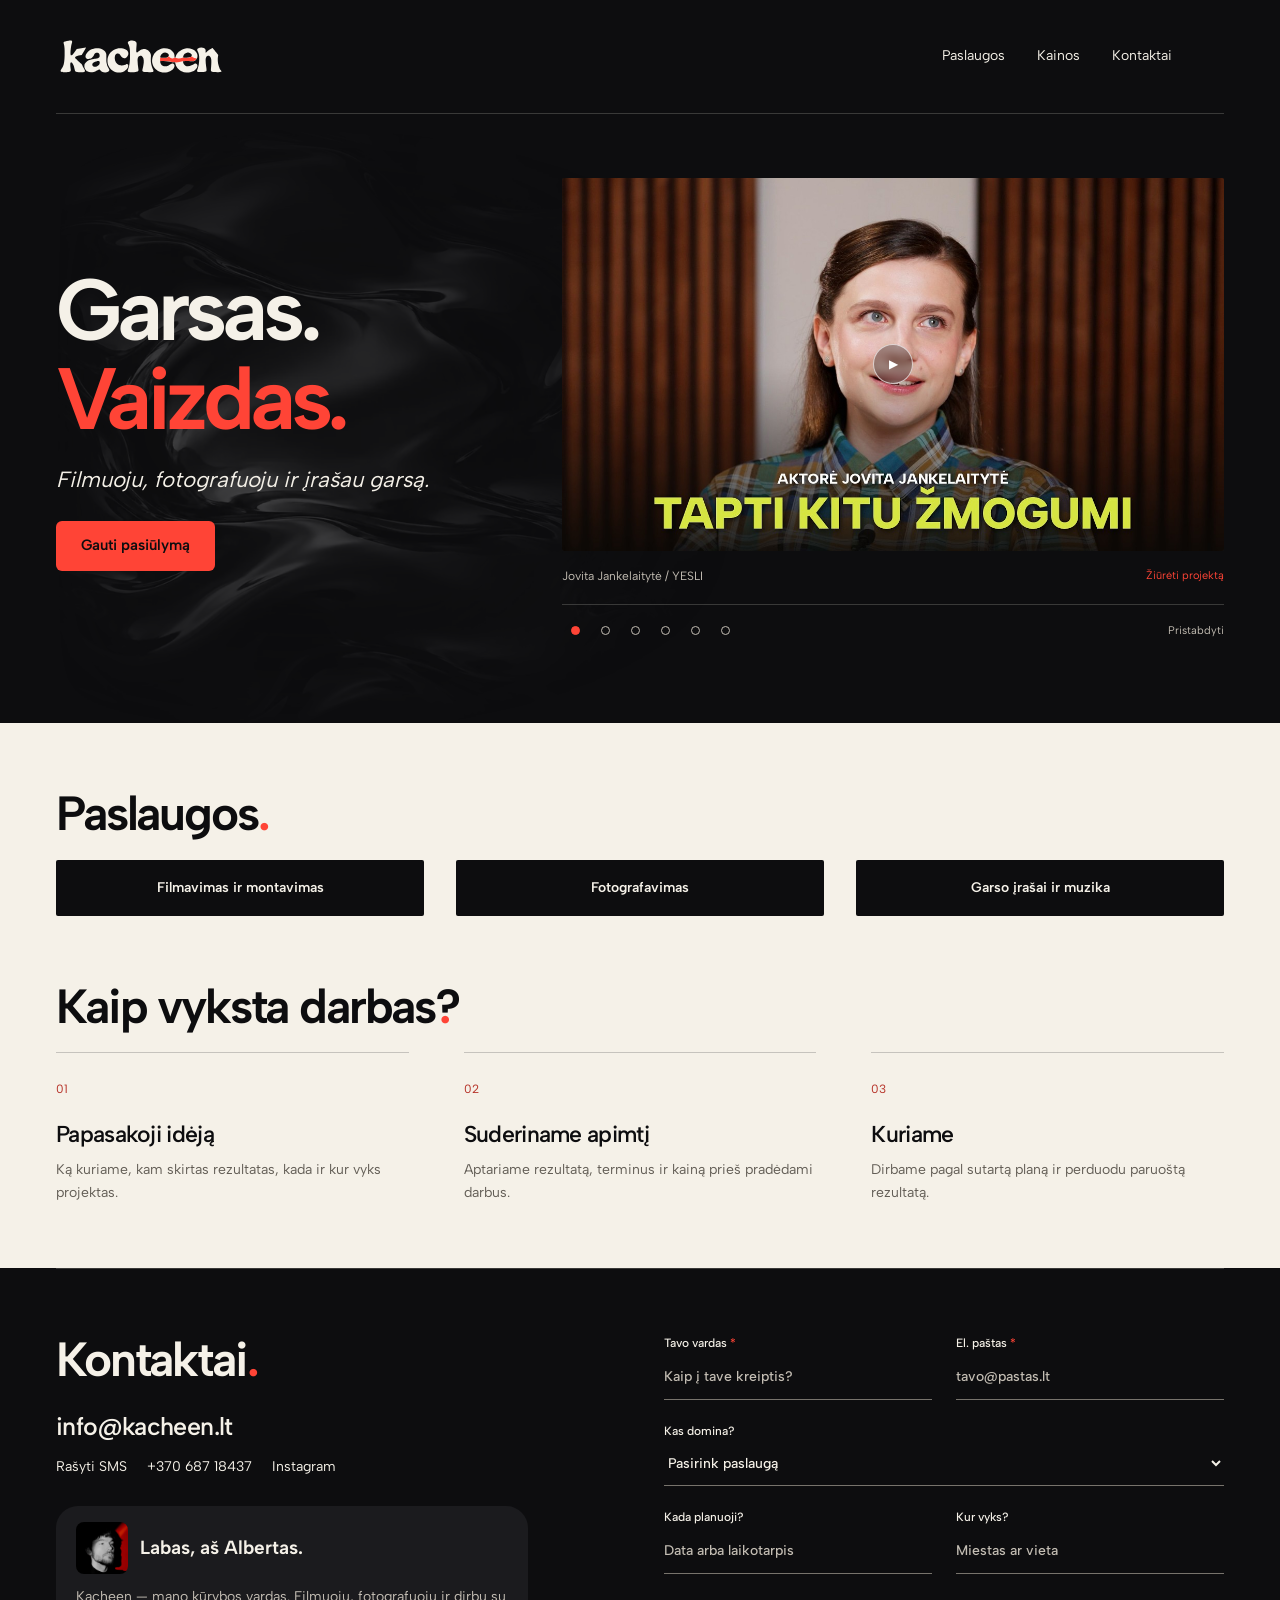
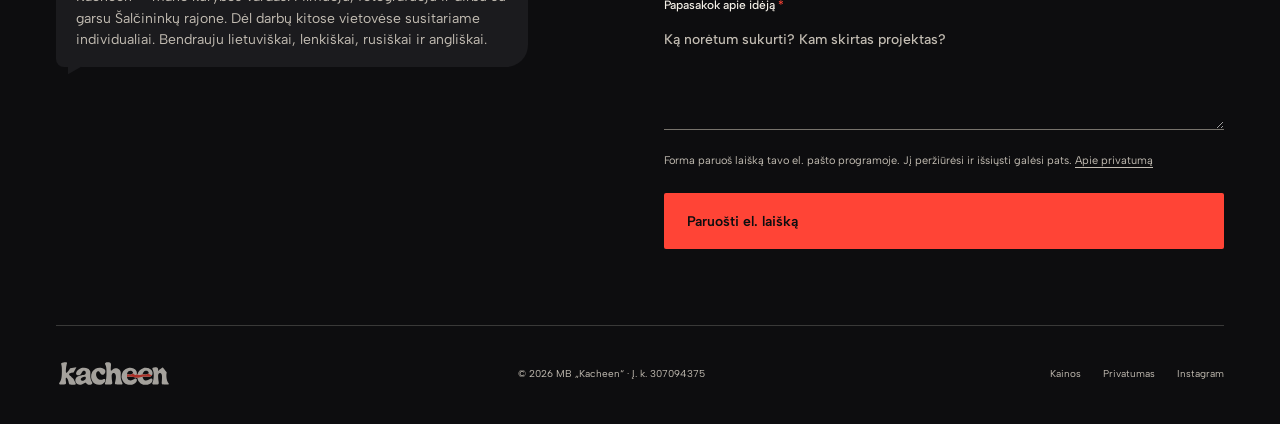
==== index.html @ 0525e3b5 "Use the ee favicon on all Kacheen pages" ====
<!doctype html>
<html lang="lt">
<head>
  <meta charset="utf-8">
  <meta name="viewport" content="width=device-width, initial-scale=1">
  <meta name="theme-color" content="#0d0d0f">
  <title>Kacheen | Studija</title>
  <meta name="description" content="Kacheen – Alberto Žolnerovič studija Šalčininkuose. Filmavimas ir montavimas, fotografavimas, garso įrašai ir muzika. Darbų pavyzdžiai ir kontaktai.">
  <meta property="og:title" content="Kacheen | Studija">
  <meta property="og:description" content="Filmavimas ir montavimas, fotografavimas, garso įrašai ir muzika Šalčininkuose. Darbų pavyzdžiai ir kontaktai.">
  <meta property="og:type" content="website">
  <meta property="og:locale" content="lt_LT">
  <meta property="og:image" content="https://kacheen.lt/assets/social-cover.png">
  <link rel="icon" href="assets/favicon.svg?v=ee" type="image/svg+xml">
  <link rel="preload" href="assets/albert-sans.ttf" as="font" type="font/ttf" crossorigin>
  <link rel="stylesheet" href="styles.css?v=pasiulymo-mygtukas">
  <script src="site.js?v=pasiulymo-forma" defer></script>
  <script src="featured.js?v=project-credits" defer></script>
  <link rel="stylesheet" href="preview-home.css?v=pasiulymo-mygtukas">
  <link rel="canonical" href="https://kacheen.lt/">
  <meta property="og:url" content="https://kacheen.lt/">
  <script type="application/ld+json">{
  "@context": "https://schema.org",
  "@graph": [
    {
      "@type": "Organization",
      "@id": "https://kacheen.lt/#kacheen",
      "name": "Kacheen",
      "legalName": "MB „Kacheen“",
      "url": "https://kacheen.lt/",
      "logo": "https://kacheen.lt/assets/logo.svg",
      "email": "info@kacheen.lt",
      "telephone": "+37068718437",
      "identifier": {
        "@type": "PropertyValue",
        "propertyID": "Įmonės kodas",
        "value": "307094375"
      },
      "founder": {
        "@type": "Person",
        "name": "Albertas Žolnerovič"
      },
      "sameAs": [
        "https://www.instagram.com/kacheen.lt/"
      ]
    },
    {
      "@type": "WebPage",
      "@id": "https://kacheen.lt/#page",
      "url": "https://kacheen.lt/",
      "name": "Kacheen | Studija",
      "inLanguage": "lt",
      "publisher": {
        "@id": "https://kacheen.lt/#kacheen"
      }
    }
  ]
}</script>
</head>
<body>
  <a class="skip-link" href="#turinys">Pereiti prie turinio</a>
  <header class="site-header wrap">
    <a class="brand" href="./" aria-label="Kacheen — pradžia"><img src="assets/logo.svg?v=20261110-brand" alt="Kacheen" width="1783" height="440"></a>
    <nav aria-label="Pagrindinė navigacija">
      <a href="#paslaugos">Paslaugos</a><a href="kainos.html">Kainos</a><a href="#uzklausa">Kontaktai</a>
    </nav>
  </header>

  <main id="turinys">
    <section class="preview-hero wrap" id="darbai" aria-labelledby="hero-title">
      <div class="preview-hero-copy">
        <h1 id="hero-title">Garsas. <span class="red-text">Vaizdas.</span></h1>
        <p>Filmuoju, fotografuoju ir įrašau garsą.</p>
        <a class="button button-red button-offer" href="#enquiry-form" data-highlight-enquiry>Gauti pasiūlymą</a>
      </div>
      <div class="featured-carousel" id="atrinkti-darbai" role="region" aria-roledescription="karuselė" aria-label="Atrinkti darbai">
        <a class="hero-film" href="https://www.youtube.com/watch?v=kCEm475it4I" data-video="kCEm475it4I" data-title="Aktorė Jovita Jankelaitytė — YESLI" aria-label="Žiūrėti interviu su Jovita Jankelaityte">
          <div class="featured-frame">
            <img src="assets/jovita.jpg" alt="Interviu su Jovita Jankelaityte" width="1280" height="720" fetchpriority="high" referrerpolicy="no-referrer">
            <span class="project-play" aria-hidden="true">▶</span>
          </div>
          <div class="film-caption"><span class="preview-slide-title">Jovita Jankelaitytė / YESLI</span><span class="preview-slide-action">Žiūrėti projektą</span></div>
        </a>
        <div class="featured-controls" hidden>
          <div class="featured-dots" role="group" aria-label="Pasirinkti darbą"></div>
          <button class="featured-toggle" type="button">Pristabdyti</button>
        </div>
      </div>
    </section>

    <section class="preview-services section-light" id="paslaugos" aria-labelledby="services-title">
      <div class="wrap">
        <h2 id="services-title">Paslaugos<span class="red-text" aria-hidden="true">.</span></h2>
        <ul>
          <li><a class="button button-dark" href="filmavimas.html">Filmavimas ir montavimas</a></li>
          <li><a class="button button-dark" href="fotografija.html">Fotografavimas</a></li>
          <li><a class="button button-dark" href="irasu-studija.html">Garso įrašai ir muzika</a></li>
        </ul>
      </div>
    </section>

    <section class="preview-process section-light" id="darbo-eiga" aria-labelledby="process-title">
      <div class="wrap">
        <h2 id="process-title">Kaip vyksta <span class="process-question">darbas<span>?</span></span></h2>
        <div class="process-grid">
          <div>
            <span>01</span>
            <h3>Papasakoji idėją</h3>
            <p>Ką kuriame, kam skirtas rezultatas, kada ir kur vyks projektas.</p>
          </div>
          <div>
            <span>02</span>
            <h3>Suderiname apimtį</h3>
            <p>Aptariame rezultatą, terminus ir kainą prieš pradėdami darbus.</p>
          </div>
          <div>
            <span>03</span>
            <h3>Kuriame</h3>
            <p>Dirbame pagal sutartą planą ir perduodu paruoštą rezultatą.</p>
          </div>
        </div>
      </div>
    </section>

    <section class="site-contact wrap" id="uzklausa" aria-labelledby="contact-title">
      <div>
        <h2 id="contact-title">Kontaktai<span class="red-text" aria-hidden="true">.</span></h2>
        <a class="contact-email" href="mailto:info@kacheen.lt">info@kacheen.lt</a>
        <div class="site-contact-links">
          <a class="text-link" href="sms:+37068718437">Rašyti SMS</a>
          <a class="text-link" href="tel:+37068718437">+370 687 18437</a>
          <a class="text-link" href="https://www.instagram.com/kacheen.lt/" target="_blank" rel="noopener noreferrer">Instagram</a>
        </div>
        <div class="site-contact-bio" id="apie">
          <div class="site-contact-bio-heading">
            <img src="assets/albertas-portrait.jpg" alt="Albertas Žolnerovič" width="576" height="576" loading="lazy">
            <h3>Labas, aš Albertas.</h3>
          </div>
          <p>Kacheen — mano kūrybos vardas. Filmuoju, fotografuoju ir dirbu su garsu Šalčininkų rajone. Dėl darbų kitose vietovėse susitariame individualiai. Bendrauju lietuviškai, lenkiškai, rusiškai ir angliškai.</p>
        </div>
      </div>
      <form class="enquiry-form" id="enquiry-form" aria-label="Užklausos forma">
        <div class="form-pair"><label>Tavo vardas <span aria-hidden="true">*</span><input name="name" autocomplete="name" required maxlength="100" placeholder="Kaip į tave kreiptis?"></label><label>El. paštas <span aria-hidden="true">*</span><input name="email" type="email" autocomplete="email" required maxlength="180" placeholder="tavo@pastas.lt"></label></div>
        <label>Kas domina? <select name="service"><option value="Dar nežinau — aptarkime">Pasirink paslaugą</option><option>Filmavimas ir montavimas</option><option>Fotografavimas</option><option>Garso įrašai ir muzika</option><option>Kitas kūrybinis projektas</option></select></label>
        <div class="form-pair"><label>Kada planuoji? <input name="date" maxlength="120" placeholder="Data arba laikotarpis"></label><label>Kur vyks? <input name="location" maxlength="150" placeholder="Miestas ar vieta"></label></div>
        <label>Papasakok apie idėją <span aria-hidden="true">*</span><textarea name="message" rows="4" required minlength="10" maxlength="4000" placeholder="Ką norėtum sukurti? Kam skirtas projektas?"></textarea></label>
        <p class="form-note">Forma paruoš laišką tavo el. pašto programoje. Jį peržiūrėsi ir išsiųsti galėsi pats. <a href="privatumas.html">Apie privatumą</a></p>
        <button class="button button-red" type="submit">Paruošti el. laišką</button>
        <p id="form-status" class="form-status" role="status"></p>
        <noscript><p>Jei forma neveikia, rašyk tiesiogiai: <a href="mailto:info@kacheen.lt">info@kacheen.lt</a>.</p></noscript>
      </form>
    </section>

  </main>

  <footer class="site-footer wrap"><a class="brand footer-brand" href="./" aria-label="Kacheen — pradžia"><img src="assets/logo.svg?v=20261110-brand" alt="Kacheen" width="1783" height="440" loading="lazy"></a><p>© <span data-year>2026</span> MB „Kacheen“ · Į. k. 307094375</p><div><a href="kainos.html">Kainos</a><a href="privatumas.html">Privatumas</a><a href="https://www.instagram.com/kacheen.lt/" target="_blank" rel="noopener noreferrer">Instagram</a></div></footer>

  <dialog class="media-dialog" aria-labelledby="media-title"><div class="dialog-top"><h2 id="media-title">Projektas</h2><button class="dialog-close" type="button" aria-label="Uždaryti grotuvą">✕</button></div><div id="media-container"></div><p class="dialog-note">Įkeltas išorinis grotuvas. <a id="media-original" href="https://www.youtube.com/" target="_blank" rel="noopener noreferrer">Atidaryti originalą</a></p></dialog>
</body>
</html>
---- styles.css ----
@font-face{font-family:Albert Sans;src:url('assets/albert-sans.ttf') format('truetype');font-style:normal;font-weight:100 900;font-display:swap}
:root{--ink:#0d0d0f;--paper:#f5f1e8;--red:#ff4436;--red-hover:#ff6a5f;--red-on-light:#b52f25;--surface:#1b1b1e;--surface-hover:#29292d;--muted:#c3bdb3;--muted-on-light:#625d55;--border:#77736c;--line:rgba(245,241,232,.19);--dark-line:rgba(13,13,15,.2);--font:'Albert Sans',Arial,sans-serif;--max:1344px}
*{box-sizing:border-box}html{scroll-behavior:smooth;scroll-padding-top:32px}body{margin:0;background:var(--ink);color:var(--paper);font-family:var(--font);font-size:16px;line-height:1.6;-webkit-font-smoothing:antialiased}body:has(dialog[open]){overflow:hidden}a{color:inherit;text-decoration:none}button,input,textarea,select{font:inherit}button,a,input,select,textarea{-webkit-tap-highlight-color:transparent}button{cursor:pointer}img{display:block;max-width:100%;height:auto}button:disabled{cursor:default}p,h1,h2,h3{margin:0}h1,h2,h3{font-weight:650;line-height:1.05}::selection{background:var(--red);color:var(--ink)}:focus-visible{outline:3px solid var(--red);outline-offset:6px}.section-light :focus-visible{outline-color:var(--red-on-light)}.wrap{width:calc(100% - 112px);max-width:var(--max);margin-inline:auto}[hidden]{display:none!important}.skip-link{position:fixed;top:12px;left:12px;z-index:100;background:var(--paper);color:var(--ink);padding:12px 20px;transform:translateY(-180%)}.skip-link:focus{transform:none}.eyebrow{font-size:11px;font-weight:650;letter-spacing:.13em;line-height:1.6}.section-number{margin-bottom:24px;color:var(--red)}.red-text{color:var(--red)}.muted{opacity:.5}.text-link{display:inline-flex;gap:18px;align-items:center;font-size:14px;line-height:1.6}.text-link span{font-size:21px}.text-link:hover{color:var(--red)}.section-light .text-link:hover{color:var(--red-on-light)}.button{display:inline-flex;justify-content:space-between;align-items:center;gap:28px;padding:17px 22px;min-height:56px;border:1px solid transparent;border-radius:2px;font-weight:600;font-size:14px;line-height:1.4;transition:background .2s,color .2s,transform .2s}.button span{font-size:22px;line-height:1}.button:hover{transform:translateY(-2px)}.button-red{background:var(--red);color:var(--ink)}.button-red:hover{background:var(--red-hover)}.button-dark{background:var(--ink);color:var(--paper)}.button-dark:hover{background:var(--surface-hover)}.button-outline{border-color:var(--line);color:var(--paper)}.section-light .button-outline{border-color:var(--dark-line);color:var(--ink)}.button-outline:hover{background:var(--ink);color:var(--paper)}
/* Navigation */
.site-header{display:flex;align-items:center;justify-content:space-between;gap:32px;min-height:114px;border-bottom:1px solid var(--line)}.brand{display:block;flex:0 0 auto;width:170px}.brand img{width:100%;height:auto}.site-header nav{display:flex;gap:32px;margin-left:auto;margin-right:52px}.site-header nav a{font-size:14px;color:var(--paper);transition:color .2s}.site-header nav a:hover,.site-header nav a[aria-current]{color:var(--red)}.header-cta{border:1px solid var(--line);border-radius:2px;font-size:13px;font-weight:600;display:flex;align-items:center;justify-content:space-between;gap:24px;padding:11px 17px}.header-cta span{font-size:21px}.header-cta:hover{border-color:var(--red);background:rgba(255,68,54,.08)}
/* Opening */
.hero{display:grid;grid-template-columns:1.06fr 1fr;column-gap:6%;padding-top:66px}.hero-copy{padding-top:8px}.hero .eyebrow{display:flex;align-items:center;gap:11px;color:var(--muted);font-size:10px;letter-spacing:.11em}.status-dot,.record-dot{display:inline-block;flex:none;width:7px;height:7px;background:var(--red);border-radius:50%}.hero h1{font-size:clamp(62px,6.65vw,100px);letter-spacing:-.065em;line-height:.98;font-weight:750;margin-top:32px;margin-bottom:28px}.hero h1>span{color:var(--red)}.hero-intro{font-size:17px;max-width:370px;color:var(--muted);line-height:1.65}.hero-actions{display:flex;align-items:center;flex-wrap:wrap;gap:24px;margin-top:32px}.hero-actions .text-link{font-size:12px;gap:10px}.hero-actions .text-link span{font-size:18px}.hero-visual{padding-top:0;align-self:center}.visual-topline{display:flex;justify-content:space-between;font-size:9px;font-weight:600;letter-spacing:.13em;color:var(--muted);margin-bottom:12px}.hero-film{position:relative;display:block;aspect-ratio:1.34;overflow:hidden;background:var(--surface);border-radius:2px}.hero-film>img{position:absolute;max-width:none;width:100%;height:147%;object-fit:cover;object-position:center top;top:-3%;transition:transform .7s}.hero-film:after{content:"";position:absolute;inset:0;background:linear-gradient(180deg,rgba(13,13,15,.15) 35%,rgba(13,13,15,.92) 100%);pointer-events:none}.hero-film:hover>img{transform:scale(1.035)}.film-label{position:absolute;top:22px;left:24px;z-index:1;display:flex;gap:9px;align-items:center;font-size:9px;letter-spacing:.14em}.film-label .record-dot{width:5px;height:5px}.hero-play{position:absolute;right:23px;top:20px;z-index:1;width:38px;height:38px;background:rgba(13,13,15,.35);backdrop-filter:blur(5px);border:1px solid rgba(255,255,255,.4);border-radius:50%;display:grid;place-items:center;font-size:23px}.film-caption{position:absolute;bottom:26px;left:26px;right:24px;z-index:1;display:flex;flex-direction:column;gap:7px}.film-caption>span:first-child{font-size:12px;color:var(--muted)}.film-caption strong{font-size:clamp(21px,2.35vw,34px);font-weight:550;letter-spacing:-.04em;line-height:1.1}.film-caption>span:last-child{font-size:10px;margin-top:8px;color:var(--red);display:flex;justify-content:space-between}.film-caption>span:last-child span{font-size:20px}.frame-corner{position:absolute;z-index:1;width:16px;height:16px;border-color:rgba(255,255,255,.5);border-style:solid}.corner-one{left:12px;top:12px;border-width:1px 0 0 1px}.corner-two{right:12px;bottom:12px;border-width:0 1px 1px 0}.hero-track{display:flex;align-items:center;gap:18px;background:var(--surface);border:1px solid var(--line);padding:15px 18px;margin:16px 0 0 44px;position:relative;border-radius:2px;transition:background .2s}.hero-track:hover{background:var(--surface-hover)}.hero-track>img{width:66px;height:66px;object-fit:cover;border-radius:1px}.hero-track>div{display:flex;flex-direction:column;gap:0;white-space:nowrap}.hero-track .eyebrow{font-size:8px;color:var(--red);letter-spacing:.14em}.hero-track strong{font-size:22px;letter-spacing:-.02em;font-weight:600;line-height:1.4}.hero-track>div>span:last-child{font-size:10px;color:var(--muted)}.waveform{margin-left:auto;max-width:102px;width:23%;height:40px;stroke:var(--red);stroke-width:2;fill:none}.track-arrow{font-size:24px;margin-left:6px;color:var(--red)}.hero-bottom{grid-column:1/-1;display:flex;align-items:center;justify-content:space-between;margin-top:62px;padding:20px 0 25px;border-top:1px solid var(--line);color:var(--muted);font-size:9px;letter-spacing:.12em;font-weight:500}.hero-bottom a{font-size:10px;letter-spacing:0;display:flex;gap:30px}.hero-bottom a span{font-size:17px}
/* Portfolio */
.section-light{background:var(--paper);color:var(--ink)}.work{padding:98px 0 70px}.section-heading{display:flex;justify-content:space-between;align-items:flex-end;gap:32px;margin-bottom:56px}.section-heading h2{font-size:clamp(36px,4vw,56px);letter-spacing:-.055em;line-height:1.07}.section-light .section-number{color:var(--red-on-light)}.section-description{max-width:365px;color:var(--muted);font-size:15px;line-height:1.65;padding-bottom:3px}.section-light .section-description{color:var(--muted-on-light)}.work-toolbar{display:flex;justify-content:space-between;align-items:center;gap:18px;padding-bottom:22px;border-bottom:1px solid var(--dark-line);margin-bottom:34px}.work-toolbar>p{font-size:10px;font-weight:650;letter-spacing:.12em}.filters{display:flex;gap:8px}.filters button{border:0;background:transparent;color:var(--muted-on-light);border-radius:2px;padding:8px 18px;font-size:12px;font-weight:600}.filters button[aria-pressed=true]{background:var(--ink);color:var(--paper)}.filters button:hover{box-shadow:inset 0 0 0 1px var(--dark-line)}.project-grid{display:grid;grid-template-columns:1fr 1fr;gap:46px 30px}.project-image{display:block;position:relative;aspect-ratio:16/9;background:#ded9d0;overflow:hidden;border-radius:2px}.project-image>img{width:100%;height:100%;object-fit:cover;transition:transform .6s}.project-image:after{content:"";position:absolute;inset:0;background:rgba(13,13,15,0);transition:background .3s}.project-image:hover>img{transform:scale(1.025)}.project-image:hover:after{background:rgba(13,13,15,.16)}.project-play{position:absolute;z-index:1;top:17px;right:17px;width:40px;height:40px;border-radius:50%;border:1px solid rgba(255,255,255,.65);background:rgba(13,13,15,.3);backdrop-filter:blur(5px);display:grid;place-items:center;padding-left:2px;font-size:12px;color:#fff}.image-tag{position:absolute;top:17px;left:16px;z-index:1;font-size:8px;letter-spacing:.12em;font-weight:600;background:var(--paper);color:var(--ink);padding:4px 9px;border-radius:1px}.project-meta{display:flex;justify-content:space-between;align-items:center;gap:18px;margin-top:19px;margin-bottom:9px;font-size:9px;letter-spacing:.1em;font-weight:600}.project-meta p span{color:var(--muted-on-light);margin-left:6px}.project-meta>a{font-size:10px;letter-spacing:0;color:var(--muted-on-light)}.project-meta>a:hover{color:var(--red-on-light)}.project h3{font-size:25px;letter-spacing:-.04em;font-weight:650;line-height:1.15}.project-description{font-size:13px;color:var(--muted-on-light);margin-top:8px}.music-project{grid-column:1/-1;display:flex;align-items:center;gap:32px;border-top:1px solid var(--dark-line);border-bottom:1px solid var(--dark-line);padding:30px 0;margin-top:8px}.music-project>img{width:132px;height:132px;object-fit:cover}.music-copy .eyebrow{font-size:9px;color:var(--muted-on-light)}.music-copy h3{font-size:44px;line-height:1.1;letter-spacing:-.05em;margin:8px 0}.music-copy>p:last-child{font-size:14px;color:var(--muted-on-light)}.music-project>.button{margin-left:auto}.portfolio-note{font-size:10px;color:var(--muted-on-light);margin-top:24px}
/* Services */
.section-space{padding-top:104px;padding-bottom:104px}.service-list{border-top:1px solid var(--line)}.service-row{display:flex;align-items:center;gap:36px;padding:33px 0;border-bottom:1px solid var(--line);transition:padding .25s,color .25s}.service-row:hover{padding-left:12px;color:var(--red)}.service-index{font-size:11px;align-self:flex-start;padding-top:9px;color:var(--red)}.service-row h3{font-size:32px;font-weight:550;letter-spacing:-.04em;line-height:1.15}.service-row p{font-size:14px;margin-top:10px;color:var(--muted)}.service-arrow{margin-left:auto;width:48px;height:48px;display:grid;place-items:center;border:1px solid var(--line);border-radius:50%;font-size:27px}.service-bottom{display:flex;align-items:center;justify-content:space-between;gap:24px;margin-top:28px;font-size:13px;color:var(--muted)}.service-bottom .text-link{color:var(--red)}
/* About */
.about{background:var(--surface);padding:84px 0}.about-grid{display:grid;grid-template-columns:1fr 1fr;gap:12%;align-items:center}.about-mark{display:flex;flex-direction:column;align-items:flex-start;border-top:1px solid var(--line);border-bottom:1px solid var(--line);padding:29px 0;min-height:278px;justify-content:space-between}.about-mark>.eyebrow{font-size:9px;color:var(--muted)}.about-mark>img{width:90%;margin:20px 0}.about-location{font-size:9px;letter-spacing:.12em;color:var(--muted)}.about-copy h2{font-size:40px;letter-spacing:-.045em;margin-bottom:24px}.about-copy>p:not(.eyebrow){font-size:15px;line-height:1.75;color:var(--muted);margin-bottom:18px}.about-copy>.text-link{margin-top:5px;color:var(--red)}
/* Enquiries */
.contact{display:grid;grid-template-columns:1fr 1fr;gap:10%}.contact-copy h2{font-size:clamp(38px,4.5vw,64px);letter-spacing:-.055em;line-height:1.07}.contact-copy h2>span{color:var(--red)}.contact-copy>p:not(.eyebrow){max-width:350px;color:var(--muted);margin-top:27px;font-size:15px}.contact-email{display:flex;gap:20px;align-items:center;font-size:clamp(17px,2vw,25px);font-weight:550;letter-spacing:-.025em;margin-top:44px}.contact-email:hover{color:var(--red)}.contact-copy>.text-link{margin-top:16px;color:var(--muted);font-size:12px}.enquiry-form{padding-top:1px}.enquiry-form label{display:block;font-size:12px;font-weight:500;color:var(--paper);margin-bottom:22px;line-height:1.6}.enquiry-form label>span{color:var(--red)}.enquiry-form input,.enquiry-form select,.enquiry-form textarea{display:block;width:100%;border:0;border-bottom:1px solid var(--border);border-radius:0;background:transparent;color:var(--paper);padding:13px 0 12px;font-size:14px;line-height:1.5;box-shadow:none}.enquiry-form select{color-scheme:dark;padding-right:24px}.enquiry-form input::placeholder,.enquiry-form textarea::placeholder{color:var(--muted);opacity:1}.enquiry-form textarea{resize:vertical;min-height:114px;max-height:400px}.enquiry-form input:focus,.enquiry-form textarea:focus,.enquiry-form select:focus{outline:none;border-bottom:2px solid var(--red);padding-bottom:11px}.enquiry-form :user-invalid{border-bottom-color:var(--red)}.form-pair{display:grid;grid-template-columns:1fr 1fr;gap:24px}.form-note{font-size:11px;color:var(--muted);line-height:1.7;margin-top:2px;margin-bottom:23px}.form-note a{text-decoration:underline;text-underline-offset:3px}.enquiry-form>.button{width:100%}.form-status{font-size:12px;color:var(--red);margin-top:12px}.form-status a{text-decoration:underline}.site-footer{display:flex;align-items:center;justify-content:space-between;gap:24px;padding-top:33px;padding-bottom:36px;border-top:1px solid var(--line)}.footer-brand{width:116px;opacity:.65}.site-footer>p{font-size:10px;color:var(--muted)}.site-footer>div{display:flex;gap:22px;font-size:10px;color:var(--muted)}.site-footer a:hover{color:var(--paper)}
/* Media loaded only after an explicit click */
.media-dialog{background:var(--ink);color:var(--paper);border:1px solid var(--border);border-radius:3px;padding:22px;width:min(1000px,calc(100% - 32px));max-height:90vh;overflow:auto;box-shadow:0 30px 100px rgba(0,0,0,.4)}.media-dialog::backdrop{background:rgba(13,13,15,.85);backdrop-filter:blur(5px)}.dialog-top{display:flex;align-items:center;justify-content:space-between;gap:20px;margin-bottom:18px}.dialog-top h2{font-size:17px;line-height:1.4;font-weight:500}.dialog-close{background:transparent;color:var(--paper);border:1px solid var(--line);border-radius:50%;flex-shrink:0;width:40px;height:40px;font-size:19px}.dialog-close:hover{background:var(--red);color:var(--ink)}#media-container{width:100%;background:var(--ink)}#media-container iframe{display:block;width:100%;aspect-ratio:16/9;border:0}#media-container iframe.spotify-frame{aspect-ratio:auto;height:152px}.dialog-note{font-size:11px;color:var(--muted);margin-top:16px}.dialog-note a{color:var(--red);margin-left:10px}
/* Price page */
.back-link{display:inline-block;font-size:12px;color:var(--muted);margin-bottom:42px}.back-link:hover{color:var(--red)}.price-intro{padding-top:36px;padding-bottom:78px}.price-intro h1{font-size:clamp(44px,6vw,82px);letter-spacing:-.06em;line-height:1.04}.price-intro h1 span{color:var(--red)}.price-intro>p:last-child{font-size:17px;color:var(--muted);max-width:580px;margin-top:30px}.pricing-section{padding:20px 0 38px}.price-row{display:grid;grid-template-columns:1fr 1fr;gap:10%;padding:65px 0;border-bottom:1px solid var(--dark-line)}.price-service .eyebrow{color:var(--muted-on-light)}.price-service h2{font-size:clamp(32px,3.5vw,46px);letter-spacing:-.05em;margin-top:23px;line-height:1.1}.price{font-size:56px;letter-spacing:-.055em;font-weight:650;line-height:1.2;margin-bottom:24px}.price>span{font-size:14px;letter-spacing:0;font-weight:500}.price-detail>p:not(.price):not(.custom-price){color:var(--muted-on-light);font-size:15px;max-width:500px}.price-detail>p.detail-note{font-size:12px!important;margin-top:17px;color:var(--muted-on-light)!important}.price-detail>.button{margin-top:30px}.custom-price{font-size:25px;line-height:1.3;font-weight:600;letter-spacing:-.03em;margin:8px 0 27px}.custom-price>span{color:var(--red-on-light)}.pricing-footnote{font-size:12px;color:var(--muted-on-light);margin-top:28px}.process-grid{display:grid;grid-template-columns:repeat(3,1fr);gap:55px;margin-top:30px;margin-bottom:44px}.process-grid>div{border-top:1px solid var(--line);padding-top:22px}.process-grid>div>span{color:var(--red);font-size:12px}.process-grid h3{font-size:23px;font-weight:550;letter-spacing:-.03em;margin-top:21px;margin-bottom:13px}.process-grid p{font-size:14px;color:var(--muted)}.legal-page{max-width:820px;padding-top:36px;padding-bottom:100px}.legal-page h1{font-size:clamp(38px,5vw,62px);letter-spacing:-.05em}.legal-lead{font-size:19px!important;margin-top:26px}.legal-page h2{font-size:26px;letter-spacing:-.03em;margin-top:44px;margin-bottom:20px}.legal-page p:not(.eyebrow){font-size:15px;color:var(--muted);margin-bottom:17px}.legal-page p a{color:var(--red);text-decoration:underline;text-underline-offset:3px}
@media(min-width:1600px){.hero{padding-top:80px}.hero-bottom{margin-top:80px}.hero h1{font-size:105px}.hero-visual{max-width:580px}.hero-film{aspect-ratio:1.4}}
@media(max-width:1100px){.wrap{width:calc(100% - 64px)}.site-header{min-height:100px;gap:24px}.brand{width:145px}.site-header nav{margin-right:10px;gap:22px}.hero{column-gap:5%;padding-top:46px}.hero h1{font-size:clamp(62px,7.6vw,84px)}.hero-actions{gap:20px}.hero-actions .button{padding:15px 18px}.hero-track{margin-left:20px;gap:12px}.waveform{width:20%}.hero-track>img{width:54px;height:54px}.hero-bottom{margin-top:44px}.section-description{font-size:14px;max-width:310px}.contact{gap:7%}.contact-email{font-size:21px}.about-grid{gap:8%}.service-row h3{font-size:29px}}
@media(max-width:800px){.wrap{width:calc(100% - 48px)}.site-header{min-height:92px;flex-wrap:wrap;gap:12px 20px;padding-top:20px;padding-bottom:18px}.brand{width:144px}.site-header nav{order:3;width:100%;margin:10px 0 0;justify-content:space-between;gap:18px}.site-header nav a{font-size:13px}.header-cta{margin-left:auto;font-size:11px;padding:8px 12px;gap:14px}.hero{grid-template-columns:1fr 1fr;column-gap:24px;padding-top:38px}.hero h1{font-size:clamp(46px,7.5vw,64px);margin-top:24px;margin-bottom:23px}.hero .eyebrow{font-size:8px;gap:8px}.hero-intro{font-size:14px}.hero-actions{margin-top:25px;gap:17px}.hero-actions .text-link{font-size:11px}.hero .button{font-size:12px;min-height:50px}.hero-film{aspect-ratio:.89}.hero-film>img{height:138%;top:0}.hero-track{margin-left:0;padding:12px}.hero-track .eyebrow{font-size:7px}.hero-track>img{width:45px;height:45px}.hero-track>div>span:last-child{font-size:9px}.hero-track strong{font-size:18px}.hero-track .waveform{display:none}.track-arrow{margin-left:auto}.visual-topline{font-size:7px}.film-label{font-size:7px;left:17px;top:18px}.hero-play{width:30px;height:30px;right:15px;top:15px;font-size:19px}.film-caption{left:18px;right:18px;bottom:20px}.film-caption>span:first-child{font-size:10px}.film-caption strong{font-size:23px}.hero-bottom{margin-top:36px;font-size:8px}.hero-bottom a{font-size:9px;gap:15px}.section-space{padding-top:74px;padding-bottom:74px}.work{padding:72px 0 50px}.section-heading{gap:25px;margin-bottom:36px}.section-heading h2{font-size:38px}.section-description{font-size:12px;max-width:240px}.section-number{margin-bottom:18px}.project-grid{gap:34px 22px}.project h3{font-size:22px}.project-description{font-size:12px}.music-project{gap:23px;padding:26px 0}.music-project>img{width:100px;height:100px}.music-copy h3{font-size:36px}.music-copy .eyebrow{font-size:8px}.music-copy>p:last-child{font-size:12px}.music-project .button{font-size:12px;padding:13px 15px;min-height:48px;gap:15px}.service-row{gap:25px;padding:26px 0}.service-row h3{font-size:27px}.service-row p{font-size:12px}.service-arrow{width:40px;height:40px}.service-bottom{font-size:12px}.service-bottom .text-link{font-size:12px}.about{padding:60px 0}.about-grid{gap:7%}.about-mark{min-height:240px}.about-mark>.eyebrow{font-size:8px}.about-copy h2{font-size:30px}.about-copy>p:not(.eyebrow){font-size:13px}.contact{grid-template-columns:1fr;gap:44px}.contact-copy h2{font-size:48px}.contact-copy>p:not(.eyebrow){max-width:430px}.contact-email{margin-top:26px;font-size:23px}.enquiry-form{max-width:600px;width:100%}.site-footer{flex-wrap:wrap;gap:22px}.site-footer>p{order:3;width:100%}.site-footer>div{margin-left:auto}.price-row{gap:7%}.price{font-size:46px}.price>span{font-size:12px}.price-detail>p:not(.price):not(.custom-price){font-size:14px}.process-grid{gap:25px}.process-grid h3{font-size:20px}.process-grid p{font-size:13px}}
@media(max-width:560px){.wrap{width:calc(100% - 40px)}.site-header{padding-top:17px;padding-bottom:16px}.brand{width:137px}.site-header nav{margin-top:10px}.header-cta{font-size:10px;padding:7px 10px}.hero{grid-template-columns:1fr;padding-top:35px}.hero-copy{padding-top:0}.hero .eyebrow{font-size:8px}.hero h1{font-size:clamp(58px,14.7vw,82px);letter-spacing:-.06em;line-height:.99;margin-top:27px}.hero-intro{font-size:15px;max-width:340px}.hero-actions{gap:20px;margin-top:27px}.hero-actions .button{font-size:13px;padding:15px 17px}.hero-actions .text-link{font-size:11px}.hero-visual{margin-top:40px}.visual-topline{font-size:8px}.hero-film{aspect-ratio:1.34}.hero-film>img{height:148%;top:-4%}.film-label{font-size:8px}.film-caption strong{font-size:29px}.film-caption>span:first-child{font-size:11px}.hero-track{margin:13px 0 0 26px;padding:13px 15px}.hero-track>img{width:53px;height:53px}.hero-track .eyebrow{font-size:8px}.hero-track strong{font-size:20px}.hero-track .waveform{display:block;width:26%;margin-left:auto}.track-arrow{margin-left:0}.hero-bottom{margin-top:35px;font-size:7px;letter-spacing:.07em;gap:15px}.hero-bottom a{font-size:8px;gap:10px;flex-shrink:0}.section-space{padding-top:60px;padding-bottom:60px}.work{padding:60px 0 42px}.section-heading{display:block;margin-bottom:30px}.section-heading h2{font-size:40px}.section-description{font-size:13px;max-width:340px;margin-top:22px}.eyebrow{font-size:10px}.section-number{margin-bottom:19px}.work-toolbar{padding-bottom:18px;margin-bottom:25px}.work-toolbar>p{font-size:8px}.filters{gap:1px}.filters button{font-size:11px;padding:7px 12px}.project-grid{grid-template-columns:1fr;gap:32px}.project h3{font-size:24px}.project-meta{margin-top:16px}.project-description{font-size:13px}.image-tag{font-size:7px;left:12px;top:12px}.project-play{width:36px;height:36px;right:12px;top:12px}.music-project{flex-wrap:wrap;gap:20px;margin-top:0;padding:24px 0}.music-project>img{width:88px;height:88px}.music-copy h3{font-size:34px}.music-copy .eyebrow{font-size:7px}.music-project>.button{margin:0;width:100%;padding:13px 16px}.portfolio-note{font-size:9px;line-height:1.7}.service-row{gap:18px;padding:25px 0}.service-index{font-size:9px;padding-top:5px}.service-row h3{font-size:23px;line-height:1.2}.service-row p{font-size:12px;line-height:1.6;margin-top:8px}.service-arrow{flex-shrink:0;width:34px;height:34px;font-size:23px}.service-bottom{display:block;font-size:12px}.service-bottom .text-link{margin-top:14px;font-size:13px}.about{padding:50px 0}.about-grid{grid-template-columns:1fr;gap:37px}.about-mark{min-height:210px;max-width:440px;padding:22px 0}.about-mark>img{width:83%;margin:27px 0}.about-mark>.eyebrow{font-size:8px}.about-copy h2{font-size:35px}.about-copy>p:not(.eyebrow){font-size:14px}.about-copy .text-link{font-size:13px}.contact{gap:35px}.contact-copy h2{font-size:45px}.contact-copy>p:not(.eyebrow){font-size:14px;margin-top:22px}.contact-email{font-size:22px}.form-pair{gap:19px}.enquiry-form label{font-size:11px;margin-bottom:20px}.enquiry-form input,.enquiry-form select,.enquiry-form textarea{font-size:13px}.form-note{font-size:10px}.site-footer{padding-top:28px;padding-bottom:28px;gap:24px}.footer-brand{width:112px}.site-footer>div{gap:15px;font-size:9px}.site-footer>p{font-size:9px}.media-dialog{padding:14px;width:calc(100% - 20px)}.dialog-top h2{font-size:13px}.dialog-close{width:33px;height:33px;font-size:16px}.dialog-note{font-size:10px}.price-intro{padding-top:28px;padding-bottom:50px}.back-link{margin-bottom:32px}.price-intro h1{font-size:48px}.price-intro>p:last-child{font-size:15px;margin-top:24px}.price-row{grid-template-columns:1fr;gap:28px;padding:42px 0}.price-service h2{font-size:34px;margin-top:19px}.price-service h2 br{display:none}.price{font-size:48px}.price>span{font-size:12px}.price-detail>.button{width:100%;margin-top:24px}.custom-price{font-size:24px;margin-top:0}.pricing-footnote{font-size:11px}.process-grid{grid-template-columns:1fr;gap:28px;margin-bottom:32px}.process-grid h3{font-size:24px;margin-top:13px}.process-grid p{font-size:14px}.process>.button{width:100%}.legal-page{padding-top:28px;padding-bottom:60px}.legal-page h1{font-size:43px}.legal-lead{font-size:17px!important}.legal-page p:not(.eyebrow){font-size:14px}}
.copy-message{font:inherit;color:inherit;text-decoration:underline;text-underline-offset:3px;border:0;background:transparent;padding:0}.form-status textarea{margin-top:12px;min-height:220px;font-size:12px}
@media(prefers-reduced-motion:reduce){html{scroll-behavior:auto}*,*:before,*:after{transition:none!important;animation:none!important}}

/* Featured work: preserve the full video cover at every viewport width. */
.hero{align-items:center}
.hero-copy{padding-top:0}
.hero-film{aspect-ratio:auto;background:transparent;overflow:visible}
.hero-film>img{position:static;width:100%;height:auto;aspect-ratio:16/9;object-fit:contain;border-radius:2px}
.hero-film:after{display:none}
.hero-film:hover>img{transform:none}
.film-caption{position:static;display:flex;flex-direction:row;justify-content:space-between;align-items:center;gap:16px;padding:16px 0 18px;border-bottom:1px solid var(--line)}
.film-caption strong{font-size:clamp(18px,1.8vw,26px);line-height:1.2}
.film-caption>span:last-child{margin:0;flex-shrink:0;font-size:11px}
.hero-film:hover .film-caption>span:last-child{text-decoration:underline;text-underline-offset:4px}
.hero-track{margin-left:0}
@media(max-width:800px){.film-caption{flex-direction:column;align-items:flex-start;gap:8px;padding:13px 0 15px}.film-caption strong{font-size:21px}.film-caption>span:last-child{font-size:10px}.hero-track{margin-left:0}}
@media(max-width:560px){.hero-track{margin-left:0}.film-caption{flex-direction:row;align-items:center}.film-caption strong{font-size:20px}.film-caption>span:last-child{font-size:10px}}

.film-caption{flex-direction:row;justify-content:flex-end;align-items:center}

/* Keep each service detail link beside its own service. */
.service-item{display:grid;grid-template-columns:minmax(0,1fr) auto;gap:32px;align-items:center;border-bottom:1px solid var(--line)}
.service-item .service-row{border-bottom:0;min-width:0}
.service-details{font-size:13px;white-space:nowrap}
@media(max-width:700px){.service-item{grid-template-columns:1fr;gap:0}.service-item .service-row{padding-bottom:10px}.service-details{justify-self:start;margin-left:36px;margin-bottom:26px;padding:14px 18px;font-size:12px}}
@media(max-width:560px){.service-details{margin-left:28px}}

/* Photography albums share the homepage portfolio and its filters. */
.photo-project .project-image{aspect-ratio:auto;background:transparent}
.photo-project .project-image img{width:100%;height:auto;object-fit:contain}
.photo-project .project-image:hover img{transform:none}
.work-toolbar{flex-wrap:wrap;gap:16px}
.filters{flex-wrap:wrap}

/* Featured works rotate without moving the surrounding layout. */
.featured-carousel .hero-film>img{background:var(--surface)}
.featured-controls{display:flex;align-items:center;justify-content:space-between;gap:16px;padding:6px 0 8px}
.featured-dots{display:flex;gap:2px;flex-wrap:wrap}
.featured-dots button{display:grid;place-items:center;width:28px;height:30px;padding:0;background:none;border:0;border-radius:2px;color:var(--muted)}
.featured-dots button:before{content:"";width:7px;height:7px;border:1px solid currentColor;border-radius:50%}
.featured-dots button[aria-pressed="true"]{color:var(--red)}
.featured-dots button[aria-pressed="true"]:before{background:currentColor}
.featured-toggle{background:none;border:0;color:var(--muted);font-size:11px;padding:10px 0 10px 12px;min-height:40px}
.featured-toggle:hover{color:var(--paper)}
@media(max-width:560px){.featured-controls{gap:8px}.featured-dots button{width:26px}.featured-toggle{font-size:10px}}

.featured-frame{position:relative;aspect-ratio:16/9;overflow:hidden;background:var(--surface);border-radius:2px}
.featured-frame>img{display:block;width:100%;height:100%;object-fit:contain}
.featured-frame>.featured-outgoing{position:absolute;inset:0;pointer-events:none}

.portfolio-more{margin-top:28px}

.button-offer {
  padding: 13px 24px;
  min-height: 50px;
  border-radius: 6px;
  font-size: 15px;
}
.button-offer:active { transform: translateY(0); }
@media (hover: none), (prefers-reduced-motion: reduce) {
  .button-offer:hover { transform: none; }
}

.site-contact { padding-block: clamp(34px, 5vw, 72px); }
.site-contact h2 { margin: 0 0 20px; font-size: clamp(30px, 4vw, 48px); line-height: 1.1; letter-spacing: -.045em; }
.site-contact { display: grid; grid-template-columns: 1fr 1fr; gap: 24px 48px; border-top: 1px solid var(--line); }
.site-contact-bio {
  position: relative;
  width: fit-content;
  margin-top: 28px;
  padding: 16px 20px;
  background: var(--surface);
  border-radius: 22px 22px 22px 8px;
}
.site-contact-bio::after {
  content: "";
  position: absolute;
  bottom: -7px;
  left: 12px;
  width: 14px;
  height: 8px;
  background: inherit;
  clip-path: polygon(0 0, 100% 0, 0 100%);
}
.site-contact-bio-heading { display: flex; align-items: center; gap: 12px; margin-bottom: 12px; }
.site-contact-bio-heading img { display: block; flex: 0 0 auto; width: 52px; height: 52px; border-radius: 8px; }
.site-contact-bio h3 { margin: 0; font-size: 19px; line-height: 1.2; }
.site-contact-bio p { max-width: 48ch; margin: 0; color: var(--muted); font-size: 14px; line-height: 1.55; }
.site-contact .contact-email { display: inline-block; margin-top: 0; }
.site-contact-links { display: flex; flex-wrap: wrap; gap: 12px 20px; margin-top: 10px; }
@media (max-width: 640px) {
  .site-contact { grid-template-columns: 1fr; }
}
---- preview-home.css ----
.preview-hero {
  position: relative;
  isolation: isolate;
  display: grid;
  grid-template-columns: minmax(0, 2fr) minmax(0, 3fr);
  align-items: center;
  gap: clamp(24px, 5vw, 80px);
  padding-block: clamp(32px, 5vw, 72px);
}
.preview-hero::before {
  content: "";
  position: absolute;
  z-index: -1;
  inset: 0 auto 0 0;
  width: min(68%, 850px);
  background: url('assets/hero-graphite.webp') left center / cover no-repeat;
  mask-image: radial-gradient(ellipse 68% 50% at 32% 52%, #000 14%, transparent),
    linear-gradient(to right, transparent, #000 9%, #000 48%, transparent 88%);
  mask-composite: intersect;
  opacity: .29;
  pointer-events: none;
}
.preview-hero h1 {
  font-size: clamp(42px, 6.8vw, 96px);
  line-height: 1.02;
  letter-spacing: -.06em;
  margin: 0 0 18px;
}
.preview-hero h1 span { display: block; }
.preview-hero-copy p {
  max-width: 30ch;
  margin: 0;
  color: var(--paper);
  font-size: clamp(16px, 2vw, 22px);
  font-style: italic;
  font-weight: 400;
}
.preview-hero-copy .button-offer { margin-top: 24px; }
.preview-hero .project-play { inset: 50% auto auto 50%; transform: translate(-50%, -50%); }
.preview-hero .hero-film:not([data-video]) .project-play { display: none; }
.preview-hero .film-caption { justify-content: space-between; }
.preview-hero .featured-controls[hidden] { display: none; }
.preview-services, .preview-process { padding-block: clamp(34px, 5vw, 72px); }
.preview-services h2, .preview-process h2 { margin: 0 0 20px; font-size: clamp(30px, 4vw, 48px); line-height: 1.1; letter-spacing: -.045em; }
.preview-services ul { list-style: none; display: grid; grid-template-columns: repeat(3, minmax(0, 1fr)); gap: 16px 32px; padding: 0; margin: 0; }
.preview-services .button { width: 100%; height: 100%; justify-content: center; text-align: center; }
.preview-process { padding-block-start: 0; }
.process-question { white-space: nowrap; }
.process-question > span {
  display: inline-block;
  background-image: linear-gradient(to top, var(--red) .34em, currentColor .34em);
  background-clip: text;
  -webkit-text-fill-color: transparent;
}
.preview-process .process-grid { margin-block: 0; }
.preview-process .process-grid > div { border-color: var(--dark-line); }
.preview-process .process-grid > div > span { color: var(--red-on-light); }
.preview-process .process-grid p { color: var(--muted-on-light); }
@media (max-width: 720px) {
  .preview-hero { grid-template-columns: 1fr; }
  .preview-hero::before { width: 100%; height: min(240px, 48%); opacity: .24; }
  .preview-hero h1 { margin-bottom: 12px; }
  .preview-hero h1 span { display: inline; }
}
@media (max-width: 640px) {
  .preview-services ul { grid-template-columns: 1fr; }
  .preview-services ul { gap: 12px; }
}
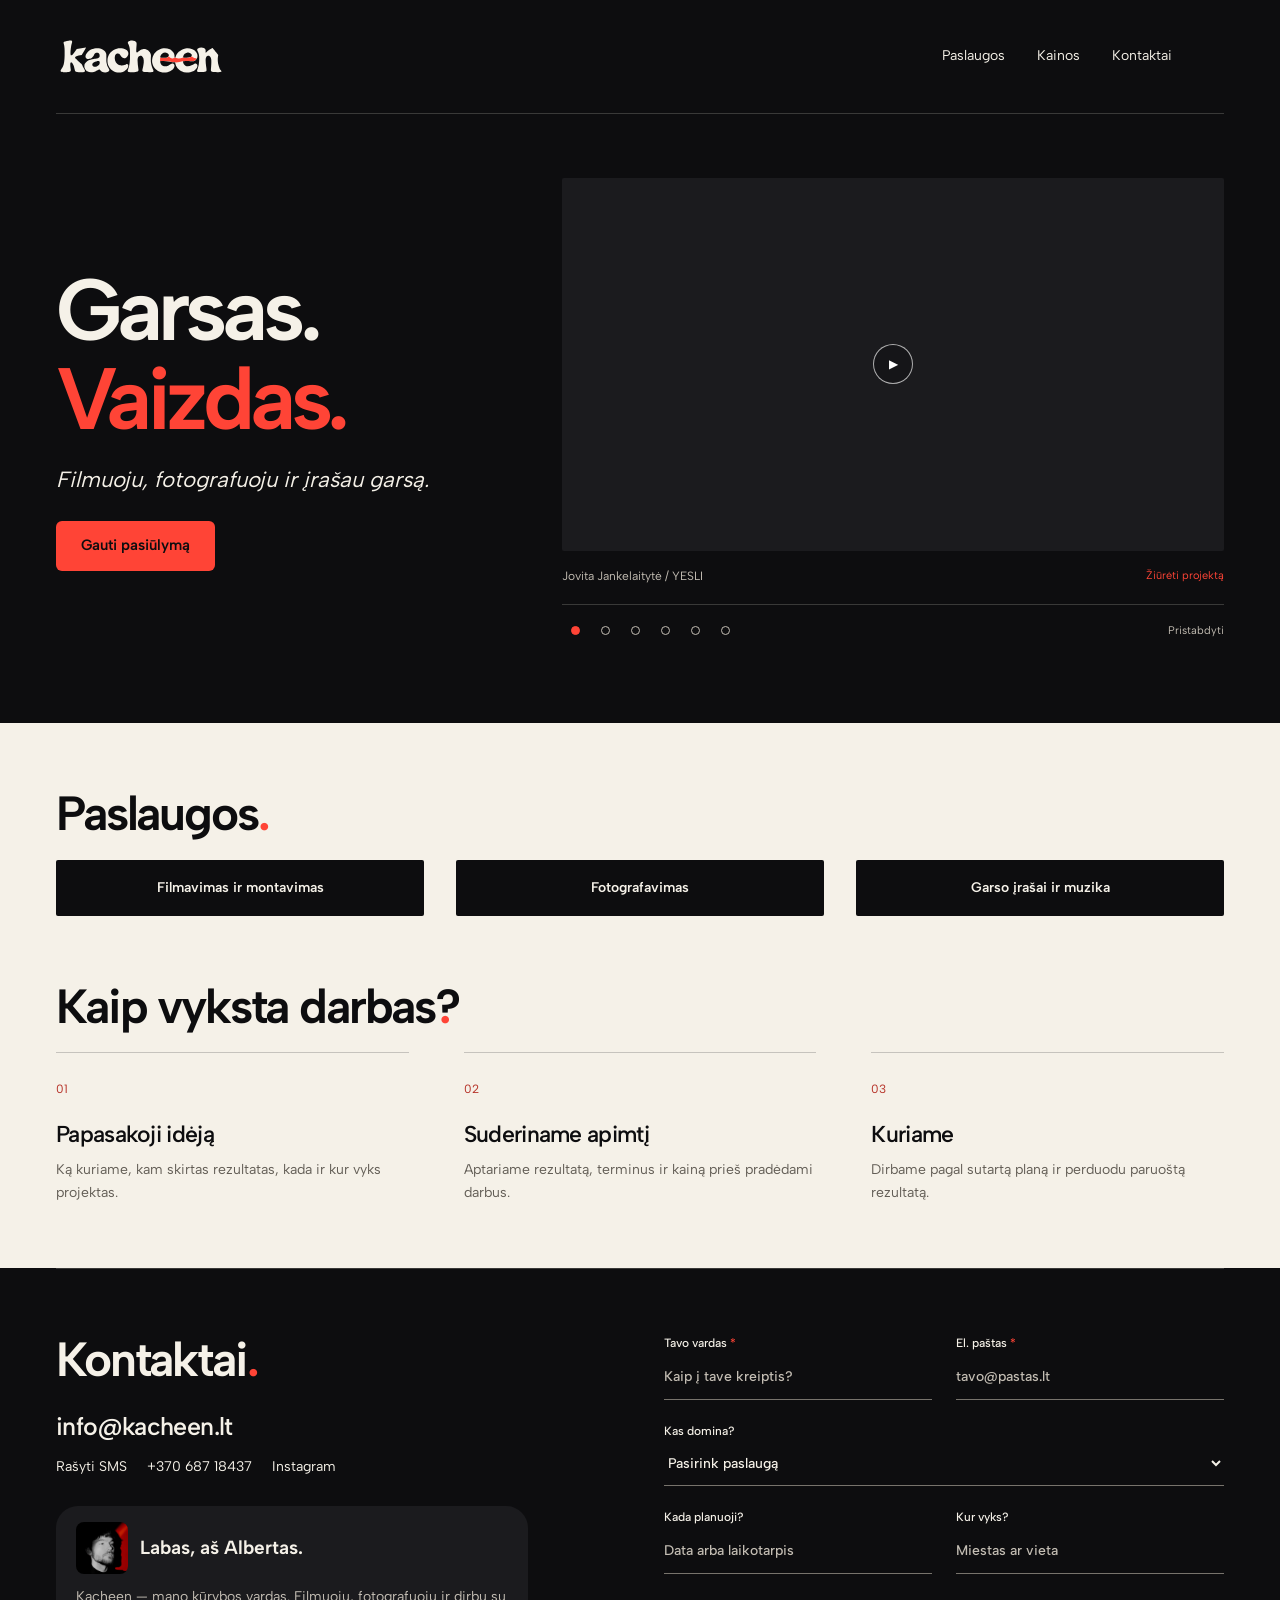
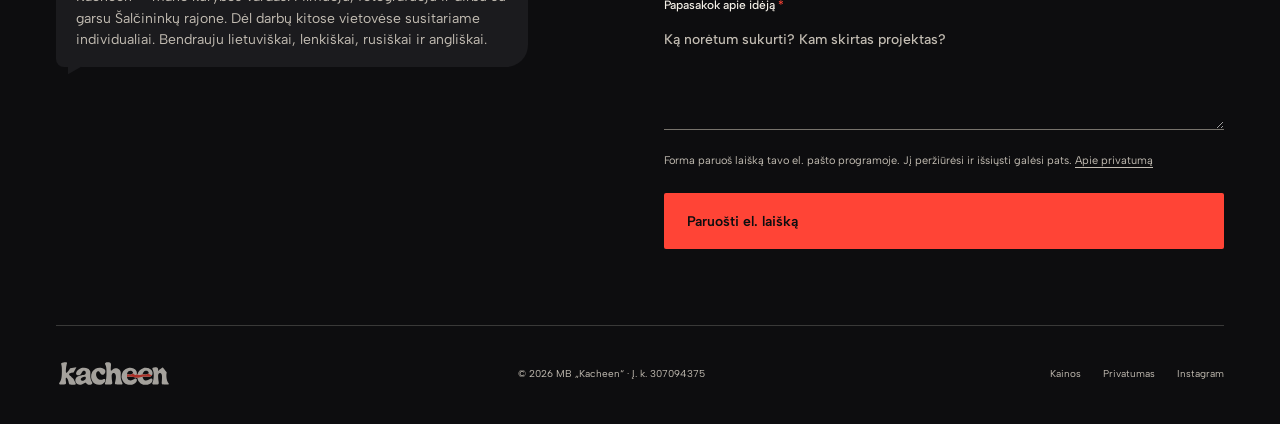
==== commit b47d2c7c: "Lighten homepage playback and load thumbnails directly from YouTube" ====
--- a/index.html
+++ b/index.html
@@ -11,12 +11,12 @@
   <meta property="og:type" content="website">
   <meta property="og:locale" content="lt_LT">
   <meta property="og:image" content="https://kacheen.lt/assets/social-cover.png">
-  <link rel="icon" href="assets/favicon.svg?v=ee" type="image/svg+xml">
+  <link rel="icon" href="/favicon-ee.png" type="image/png" sizes="64x64">
   <link rel="preload" href="assets/albert-sans.ttf" as="font" type="font/ttf" crossorigin>
   <link rel="stylesheet" href="styles.css?v=pasiulymo-mygtukas">
-  <script src="site.js?v=pasiulymo-forma" defer></script>
-  <script src="featured.js?v=project-credits" defer></script>
-  <link rel="stylesheet" href="preview-home.css?v=pasiulymo-mygtukas">
+  <script src="site.js?v=youtube-thumbs" defer></script>
+  <script src="featured.js?v=youtube-thumbs" defer></script>
+  <link rel="stylesheet" href="preview-home.css?v=light-video">
   <link rel="canonical" href="https://kacheen.lt/">
   <meta property="og:url" content="https://kacheen.lt/">
   <script type="application/ld+json">{
@@ -68,15 +68,18 @@
 
   <main id="turinys">
     <section class="preview-hero wrap" id="darbai" aria-labelledby="hero-title">
+      <video class="hero-background" muted loop playsinline preload="none" aria-hidden="true"
+        data-src="assets/hero-work-compact.mp4"></video>
       <div class="preview-hero-copy">
         <h1 id="hero-title">Garsas. <span class="red-text">Vaizdas.</span></h1>
         <p>Filmuoju, fotografuoju ir įrašau garsą.</p>
         <a class="button button-red button-offer" href="#enquiry-form" data-highlight-enquiry>Gauti pasiūlymą</a>
+        <button class="hero-background-toggle" type="button" hidden>Pristabdyti foną</button>
       </div>
       <div class="featured-carousel" id="atrinkti-darbai" role="region" aria-roledescription="karuselė" aria-label="Atrinkti darbai">
         <a class="hero-film" href="https://www.youtube.com/watch?v=kCEm475it4I" data-video="kCEm475it4I" data-title="Aktorė Jovita Jankelaitytė — YESLI" aria-label="Žiūrėti interviu su Jovita Jankelaityte">
           <div class="featured-frame">
-            <img src="assets/jovita.jpg" alt="Interviu su Jovita Jankelaityte" width="1280" height="720" fetchpriority="high" referrerpolicy="no-referrer">
+            <img src="https://i.ytimg.com/vi_webp/kCEm475it4I/maxresdefault.webp" alt="Interviu su Jovita Jankelaityte" width="1280" height="720" fetchpriority="high" referrerpolicy="no-referrer">
             <span class="project-play" aria-hidden="true">▶</span>
           </div>
           <div class="film-caption"><span class="preview-slide-title">Jovita Jankelaitytė / YESLI</span><span class="preview-slide-action">Žiūrėti projektą</span></div>
@@ -87,6 +90,38 @@
         </div>
       </div>
     </section>
+    <script>
+      (() => {
+        const video = document.querySelector('.hero-background');
+        const toggle = document.querySelector('.hero-background-toggle');
+        const reducedMotion = matchMedia('(prefers-reduced-motion: reduce)');
+
+        video.addEventListener('playing', () => {
+          video.classList.add('is-ready');
+          toggle.hidden = false;
+          toggle.textContent = 'Pristabdyti foną';
+        });
+        video.addEventListener('pause', () => {
+          toggle.textContent = 'Paleisti foną';
+        });
+        toggle.addEventListener('click', () => {
+          if (video.paused) video.play().catch(() => {});
+          else video.pause();
+        });
+        reducedMotion.addEventListener('change', () => {
+          if (reducedMotion.matches) video.pause();
+        });
+
+        function startBackground() {
+          if (reducedMotion.matches || navigator.connection?.saveData) return;
+          video.src = video.dataset.src;
+          video.play().catch(() => {});
+        }
+
+        if (document.readyState === 'complete') startBackground();
+        else window.addEventListener('load', startBackground, { once: true });
+      })();
+    </script>
 
     <section class="preview-services section-light" id="paslaugos" aria-labelledby="services-title">
       <div class="wrap">
--- a/preview-home.css
+++ b/preview-home.css
@@ -7,19 +7,34 @@
   gap: clamp(24px, 5vw, 80px);
   padding-block: clamp(32px, 5vw, 72px);
 }
-.preview-hero::before {
-  content: "";
+.hero-background {
   position: absolute;
   z-index: -1;
   inset: 0 auto 0 0;
   width: min(68%, 850px);
-  background: url('assets/hero-graphite.webp') left center / cover no-repeat;
   mask-image: radial-gradient(ellipse 68% 50% at 32% 52%, #000 14%, transparent),
     linear-gradient(to right, transparent, #000 9%, #000 48%, transparent 88%);
   mask-composite: intersect;
-  opacity: .29;
   pointer-events: none;
 }
+  height: 100%;
+  object-fit: cover;
+  filter: grayscale(1);
+  opacity: 0;
+}
+.hero-background.is-ready { opacity: .33; }
+.hero-background-toggle {
+  display: block;
+  margin-top: 12px;
+  padding: 4px 0;
+  border: 0;
+  background: none;
+  color: var(--paper);
+  font: inherit;
+  font-size: .8rem;
+  cursor: pointer;
+}
+.hero-background-toggle[hidden] { display: none; }
 .preview-hero h1 {
   font-size: clamp(42px, 6.8vw, 96px);
   line-height: 1.02;
@@ -58,9 +73,14 @@
 .preview-process .process-grid p { color: var(--muted-on-light); }
 @media (max-width: 720px) {
   .preview-hero { grid-template-columns: 1fr; }
-  .preview-hero::before { width: 100%; height: min(240px, 48%); opacity: .24; }
+  .hero-background { width: 100%; height: min(240px, 48%); }
+  .hero-background.is-ready { opacity: .27; }
   .preview-hero h1 { margin-bottom: 12px; }
   .preview-hero h1 span { display: inline; }
+}
+@media (prefers-reduced-motion: reduce) {
+  .hero-background,
+  .hero-background-toggle { display: none; }
 }
 @media (max-width: 640px) {
   .preview-services ul { grid-template-columns: 1fr; }
